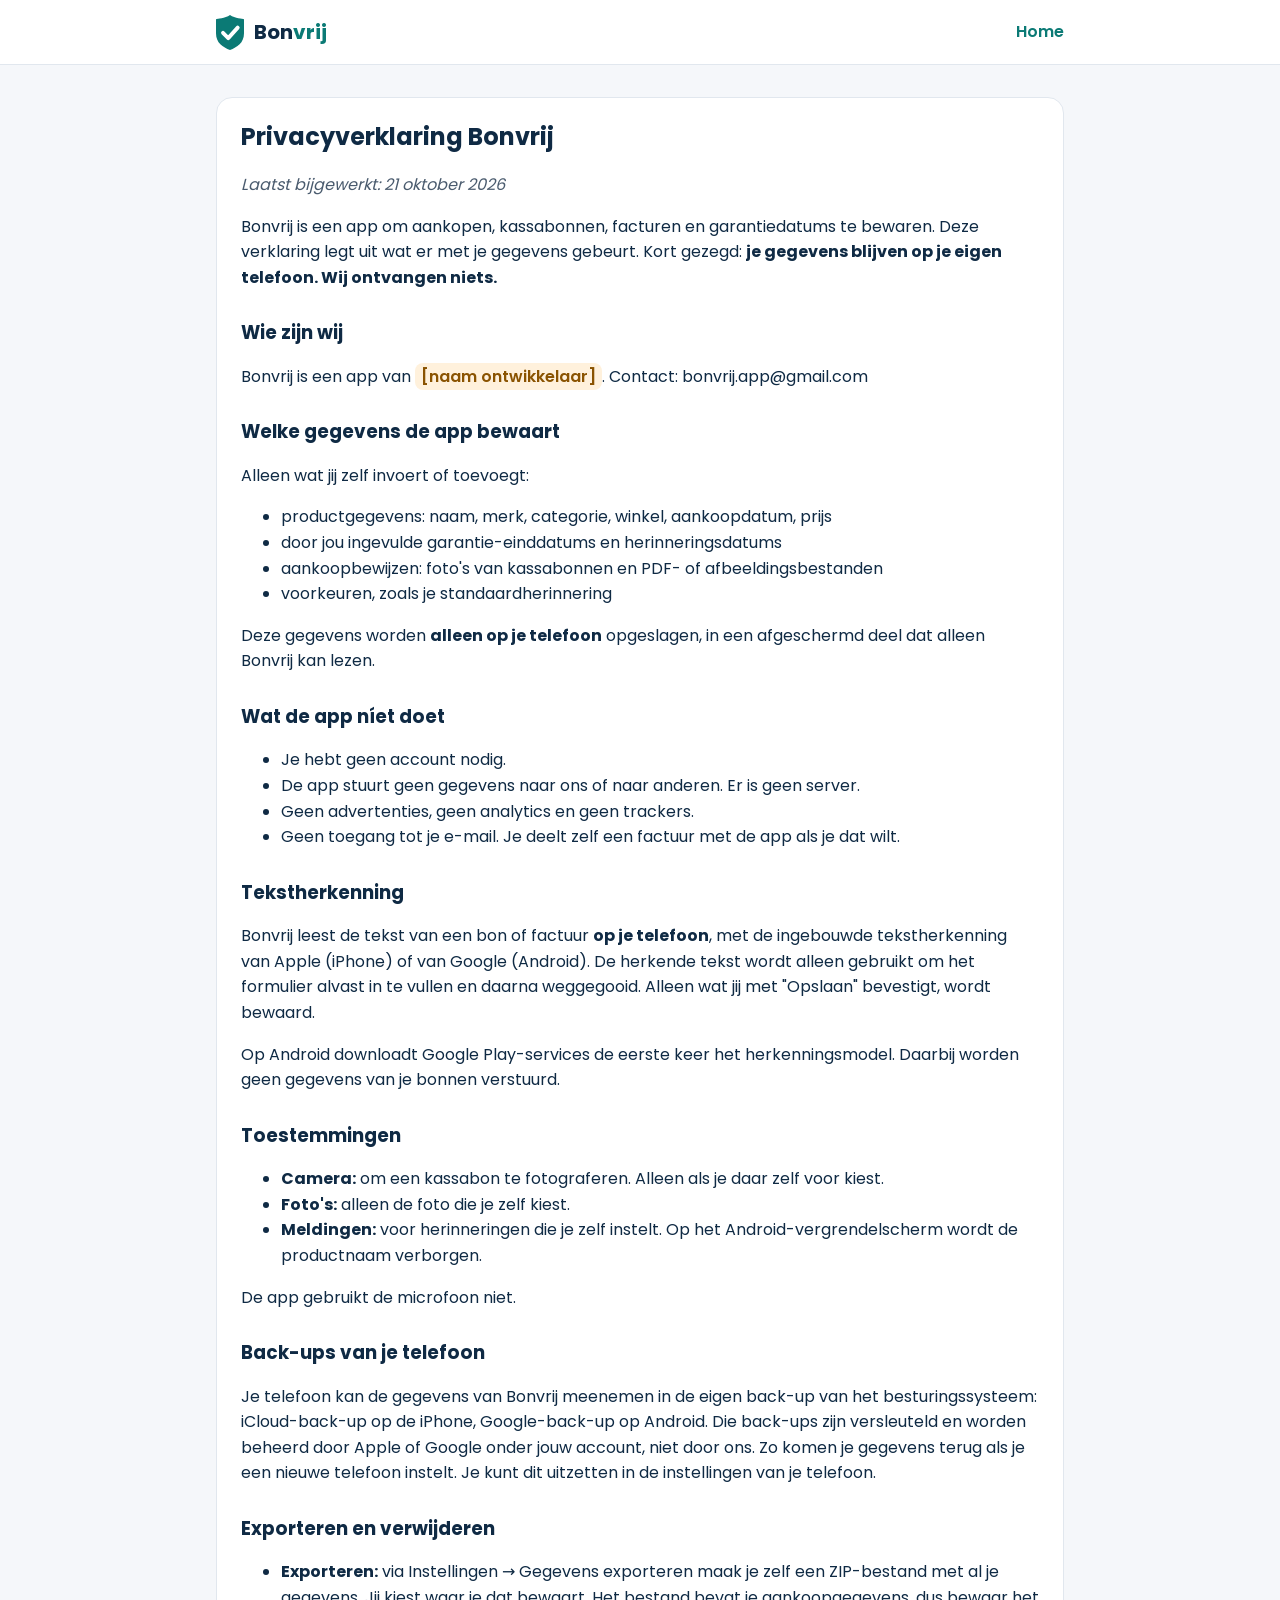
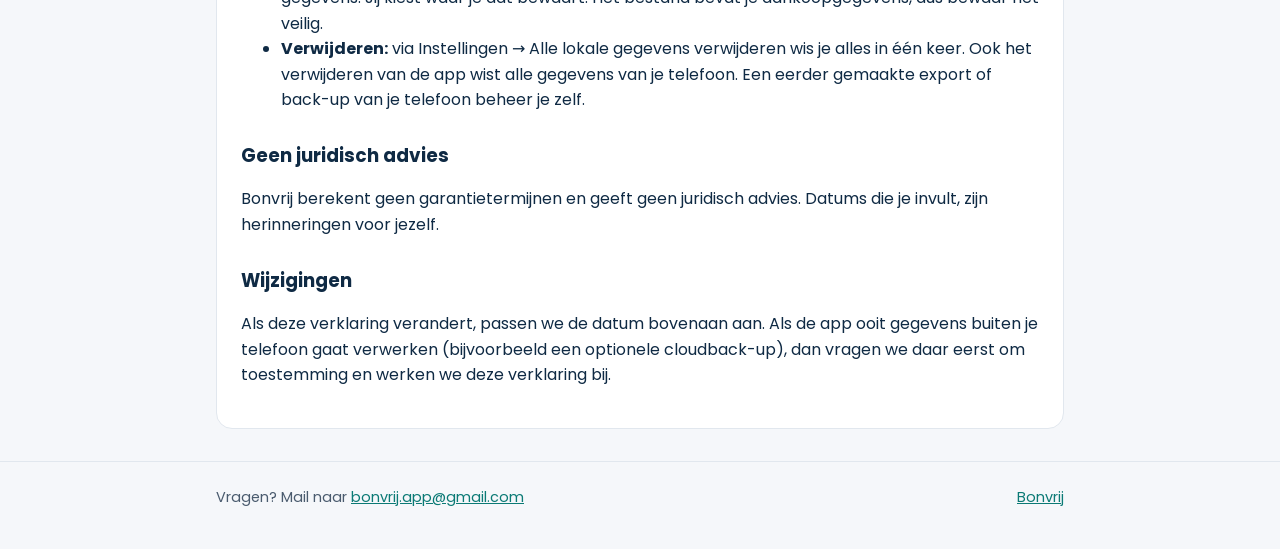
==== website/privacy/index.html @ 5229cf76 "Winkelteksten en website (startpagina en privacyverklaring) met Pages-workflow Co-Authored-By: Claud" ====
<!doctype html>
<html lang="nl">
<head>
  <meta charset="utf-8">
  <meta name="viewport" content="width=device-width, initial-scale=1">
  <title>Privacyverklaring – Bonvrij</title>
  <meta name="description" content="Hoe Bonvrij met je gegevens omgaat: alles blijft op je eigen telefoon.">
  <link rel="icon" href="../favicon.svg" type="image/svg+xml">
  <link rel="stylesheet" href="../assets/style.css">
</head>
<body>
  <header class="site">
    <div class="wrap">
      <a class="brand" href="../"><img src="../assets/logo.svg" alt=""><b>Bon<span>vrij</span></b></a>
      <nav><a href="../">Home</a></nav>
    </div>
  </header>
  <main class="wrap">
    <article class="doc">
<h1>Privacyverklaring Bonvrij</h1>
<p class="updated"><em>Laatst bijgewerkt: 21 oktober 2026</em></p>
<p>Bonvrij is een app om aankopen, kassabonnen, facturen en garantiedatums te bewaren. Deze
verklaring legt uit wat er met je gegevens gebeurt. Kort gezegd: <strong>je gegevens blijven op je
eigen telefoon. Wij ontvangen niets.</strong></p>
<h2>Wie zijn wij</h2>
<p>Bonvrij is een app van <span class="todo">[naam ontwikkelaar]</span>.
Contact: bonvrij.app@gmail.com</p>
<h2>Welke gegevens de app bewaart</h2>
<p>Alleen wat jij zelf invoert of toevoegt:</p>
<ul>
<li>productgegevens: naam, merk, categorie, winkel, aankoopdatum, prijs</li>
<li>door jou ingevulde garantie-einddatums en herinneringsdatums</li>
<li>aankoopbewijzen: foto's van kassabonnen en PDF- of afbeeldingsbestanden</li>
<li>voorkeuren, zoals je standaardherinnering</li>
</ul>
<p>Deze gegevens worden <strong>alleen op je telefoon</strong> opgeslagen, in een afgeschermd deel dat
alleen Bonvrij kan lezen.</p>
<h2>Wat de app níet doet</h2>
<ul>
<li>Je hebt geen account nodig.</li>
<li>De app stuurt geen gegevens naar ons of naar anderen. Er is geen server.</li>
<li>Geen advertenties, geen analytics en geen trackers.</li>
<li>Geen toegang tot je e-mail. Je deelt zelf een factuur met de app als je dat wilt.</li>
</ul>
<h2>Tekstherkenning</h2>
<p>Bonvrij leest de tekst van een bon of factuur <strong>op je telefoon</strong>, met de ingebouwde
tekstherkenning van Apple (iPhone) of van Google (Android). De herkende tekst wordt alleen
gebruikt om het formulier alvast in te vullen en daarna weggegooid. Alleen wat jij met
"Opslaan" bevestigt, wordt bewaard.</p>
<p>Op Android downloadt Google Play-services de eerste keer het herkenningsmodel. Daarbij
worden geen gegevens van je bonnen verstuurd.</p>
<h2>Toestemmingen</h2>
<ul>
<li><strong>Camera:</strong> om een kassabon te fotograferen. Alleen als je daar zelf voor kiest.</li>
<li><strong>Foto's:</strong> alleen de foto die je zelf kiest.</li>
<li><strong>Meldingen:</strong> voor herinneringen die je zelf instelt. Op het Android-vergrendelscherm wordt
  de productnaam verborgen.</li>
</ul>
<p>De app gebruikt de microfoon niet.</p>
<h2>Back-ups van je telefoon</h2>
<p>Je telefoon kan de gegevens van Bonvrij meenemen in de eigen back-up van het besturingssysteem:
iCloud-back-up op de iPhone, Google-back-up op Android. Die back-ups zijn versleuteld en
worden beheerd door Apple of Google onder jouw account, niet door ons. Zo komen je gegevens
terug als je een nieuwe telefoon instelt. Je kunt dit uitzetten in de instellingen van je
telefoon.</p>
<h2>Exporteren en verwijderen</h2>
<ul>
<li><strong>Exporteren:</strong> via Instellingen → Gegevens exporteren maak je zelf een ZIP-bestand met al je
  gegevens. Jij kiest waar je dat bewaart. Het bestand bevat je aankoopgegevens, dus bewaar het
  veilig.</li>
<li><strong>Verwijderen:</strong> via Instellingen → Alle lokale gegevens verwijderen wis je alles in één keer.
  Ook het verwijderen van de app wist alle gegevens van je telefoon. Een eerder gemaakte export
  of back-up van je telefoon beheer je zelf.</li>
</ul>
<h2>Geen juridisch advies</h2>
<p>Bonvrij berekent geen garantietermijnen en geeft geen juridisch advies. Datums die je invult,
zijn herinneringen voor jezelf.</p>
<h2>Wijzigingen</h2>
<p>Als deze verklaring verandert, passen we de datum bovenaan aan. Als de app ooit gegevens buiten
je telefoon gaat verwerken (bijvoorbeeld een optionele cloudback-up), dan vragen we daar eerst
om toestemming en werken we deze verklaring bij.</p>
    </article>
  </main>
  <footer class="site">
    <div class="wrap">
      <span>Vragen? Mail naar <a href="mailto:bonvrij.app@gmail.com">bonvrij.app@gmail.com</a></span>
      <span><a href="../">Bonvrij</a></span>
    </div>
  </footer>
</body>
</html>
---- website/assets/style.css ----
@font-face { font-family: "Poppins"; src: url("Poppins-Regular.ttf") format("truetype"); font-weight: 400; font-display: swap; }
@font-face { font-family: "Poppins"; src: url("Poppins-SemiBold.ttf") format("truetype"); font-weight: 600; font-display: swap; }
@font-face { font-family: "Poppins"; src: url("Poppins-Bold.ttf") format("truetype"); font-weight: 700; font-display: swap; }

:root {
  --navy: #0F2A44;
  --muted: #4A5B6E;
  --teal: #0B7A75;
  --teal-light: #CDEFEC;
  --bg: #F5F7FA;
  --surface: #FFFFFF;
  --border: #E1E7EE;
}

* { box-sizing: border-box; }
html { -webkit-text-size-adjust: 100%; }
body {
  margin: 0;
  font-family: "Poppins", system-ui, -apple-system, "Segoe UI", sans-serif;
  color: var(--navy);
  background: var(--bg);
  line-height: 1.6;
}
a { color: var(--teal); }
a:focus-visible, .button:focus-visible { outline: 3px solid var(--navy); outline-offset: 3px; }

.wrap { max-width: 880px; margin: 0 auto; padding: 0 16px; }

header.site { background: var(--surface); border-bottom: 1px solid var(--border); }
header.site .wrap { display: flex; align-items: center; justify-content: space-between; min-height: 64px; gap: 16px; }
.brand { display: flex; align-items: center; gap: 10px; text-decoration: none; color: var(--navy); font-weight: 700; font-size: 1.25rem; }
.brand img { width: 28px; height: 35px; }
.brand b { font-weight: 700; }
.brand span { color: var(--teal); }
nav a { margin-left: 16px; text-decoration: none; font-weight: 600; }

.hero { text-align: center; padding: 56px 0 40px; }
.hero img { width: 72px; height: 90px; }
.hero h1 { font-size: clamp(2rem, 6vw, 2.75rem); margin: 16px 0 8px; line-height: 1.2; }
.hero h1 span { color: var(--teal); }
.hero p { color: var(--muted); font-size: 1.125rem; max-width: 520px; margin: 0 auto 24px; }
.note { display: inline-block; background: var(--teal-light); color: var(--navy); padding: 8px 16px; border-radius: 999px; font-weight: 600; font-size: 0.95rem; }

.grid { display: grid; grid-template-columns: repeat(auto-fit, minmax(min(100%, 320px), 1fr)); gap: 16px; padding-bottom: 40px; }
.card { background: var(--surface); border: 1px solid var(--border); border-radius: 16px; padding: 20px; }
.card h2 { font-size: 1.05rem; margin: 8px 0 4px; }
.card p { margin: 0; color: var(--muted); }
.icon { width: 44px; height: 44px; border-radius: 12px; background: var(--teal-light); display: grid; place-items: center; font-size: 22px; }

article.doc { background: var(--surface); border: 1px solid var(--border); border-radius: 16px; padding: 24px; margin: 32px 0; }
article.doc h1 { line-height: 1.25; margin-top: 0; }
article.doc h2 { font-size: 1.15rem; margin-top: 28px; }
article.doc .updated { color: var(--muted); font-style: italic; }
.todo { background: #FFF1DC; color: #8A5300; border-radius: 8px; padding: 2px 6px; font-weight: 600; }

footer.site { color: var(--muted); font-size: 0.9rem; padding: 24px 0 40px; border-top: 1px solid var(--border); }
footer.site .wrap { display: flex; flex-wrap: wrap; gap: 8px 24px; justify-content: space-between; }

@media (max-width: 480px) {
  nav a { margin-left: 12px; }
  article.doc { padding: 18px; }
}
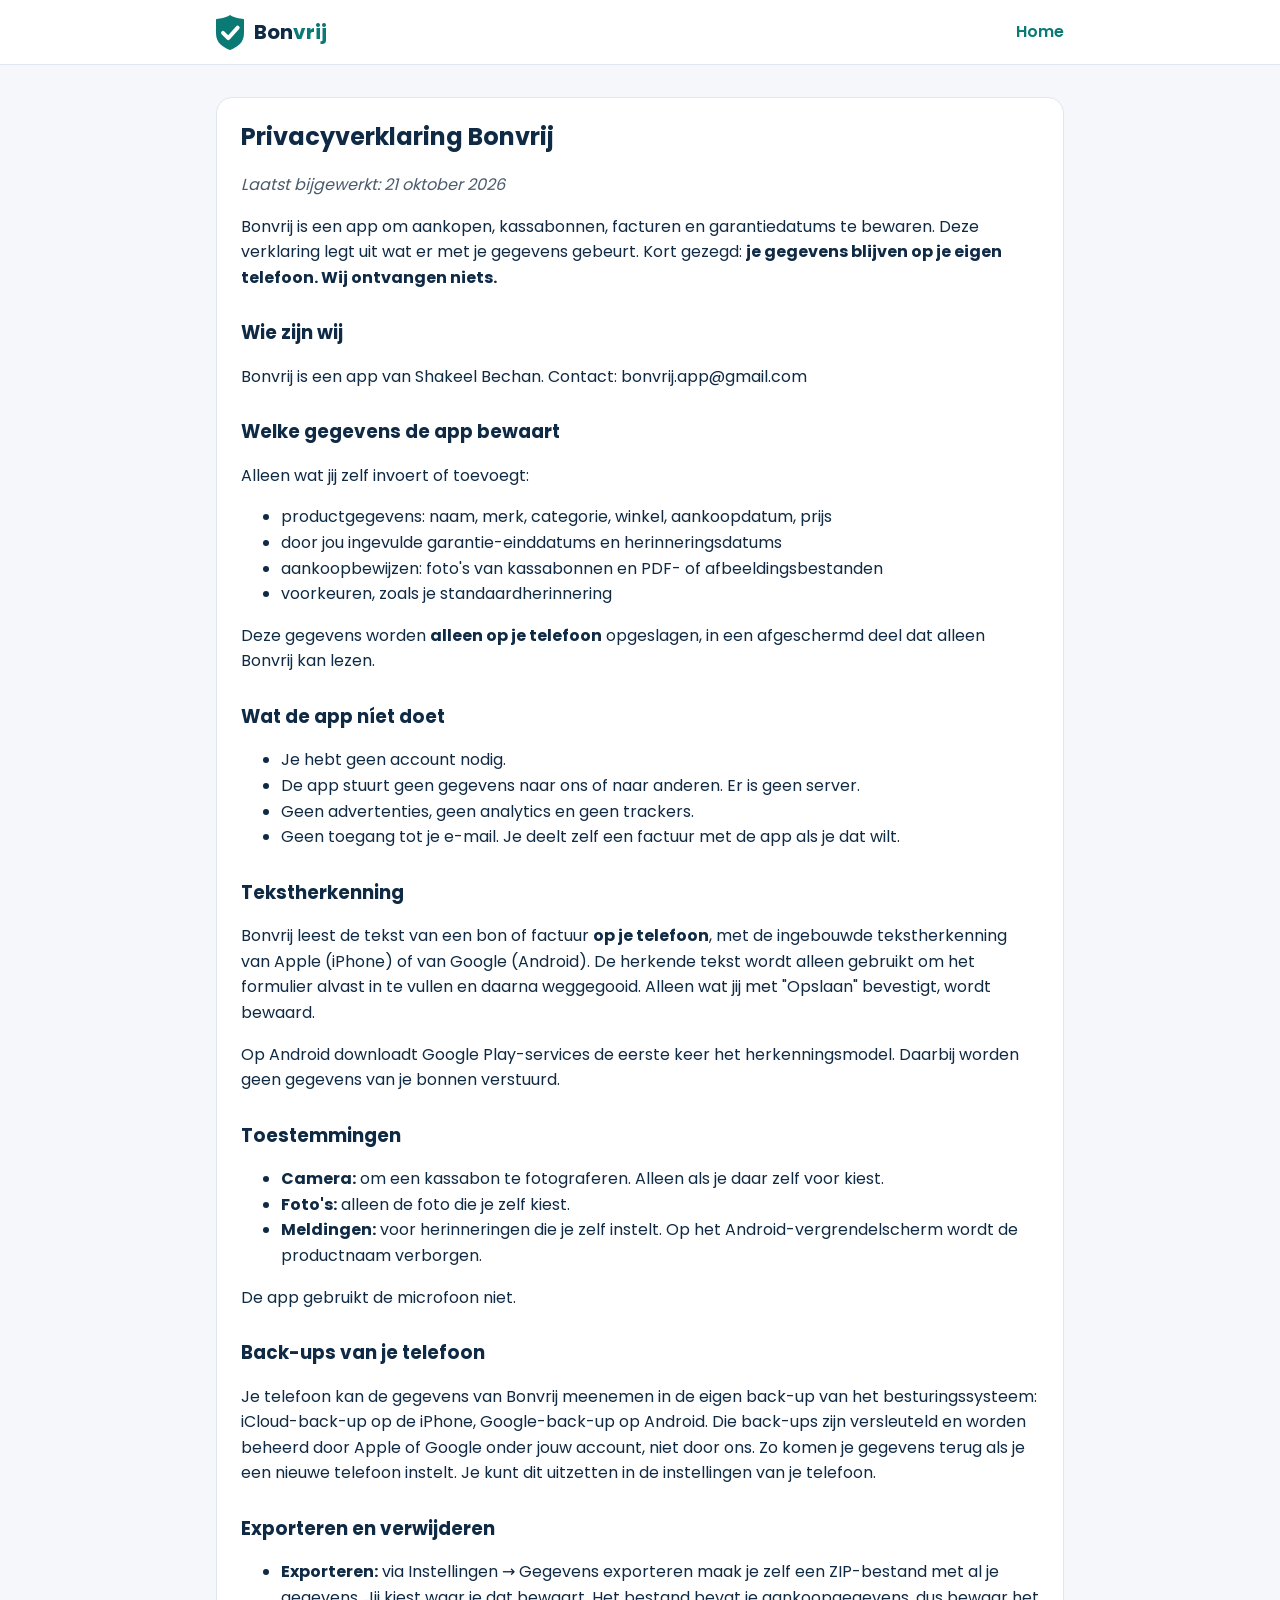
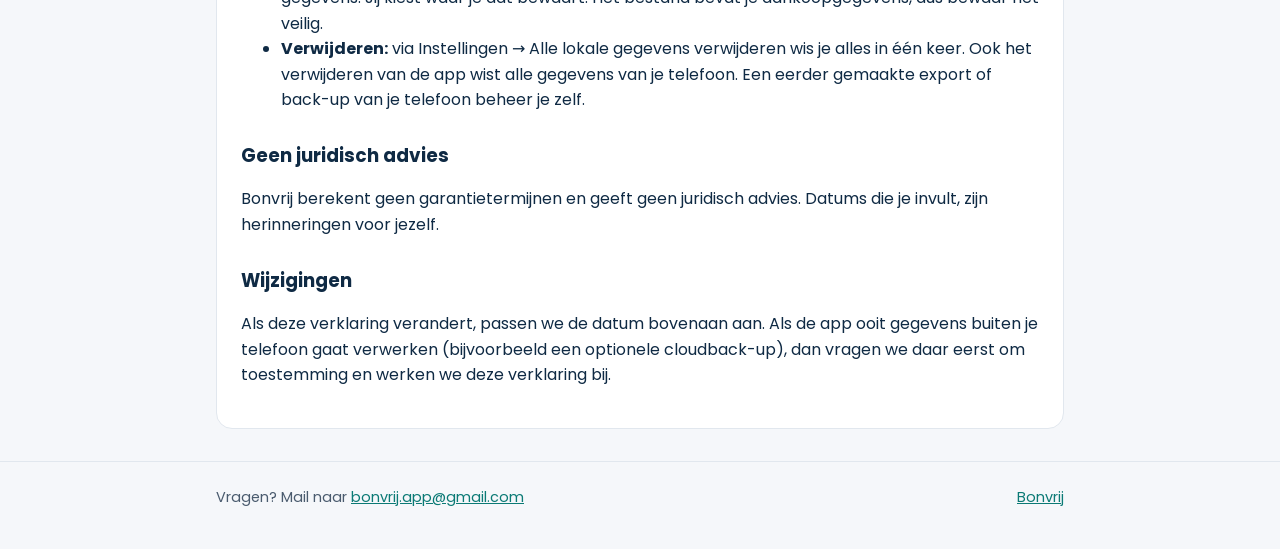
==== commit c43705dd: "Privacyverklaring: naam van de verantwoordelijke ingevuld Co-Authored-By: Claude Opus 5.5 <noreply@a" ====
--- a/website/privacy/index.html
+++ b/website/privacy/index.html
@@ -23,7 +23,7 @@
 verklaring legt uit wat er met je gegevens gebeurt. Kort gezegd: <strong>je gegevens blijven op je
 eigen telefoon. Wij ontvangen niets.</strong></p>
 <h2>Wie zijn wij</h2>
-<p>Bonvrij is een app van <span class="todo">[naam ontwikkelaar]</span>.
+<p>Bonvrij is een app van Shakeel Bechan.
 Contact: bonvrij.app@gmail.com</p>
 <h2>Welke gegevens de app bewaart</h2>
 <p>Alleen wat jij zelf invoert of toevoegt:</p>
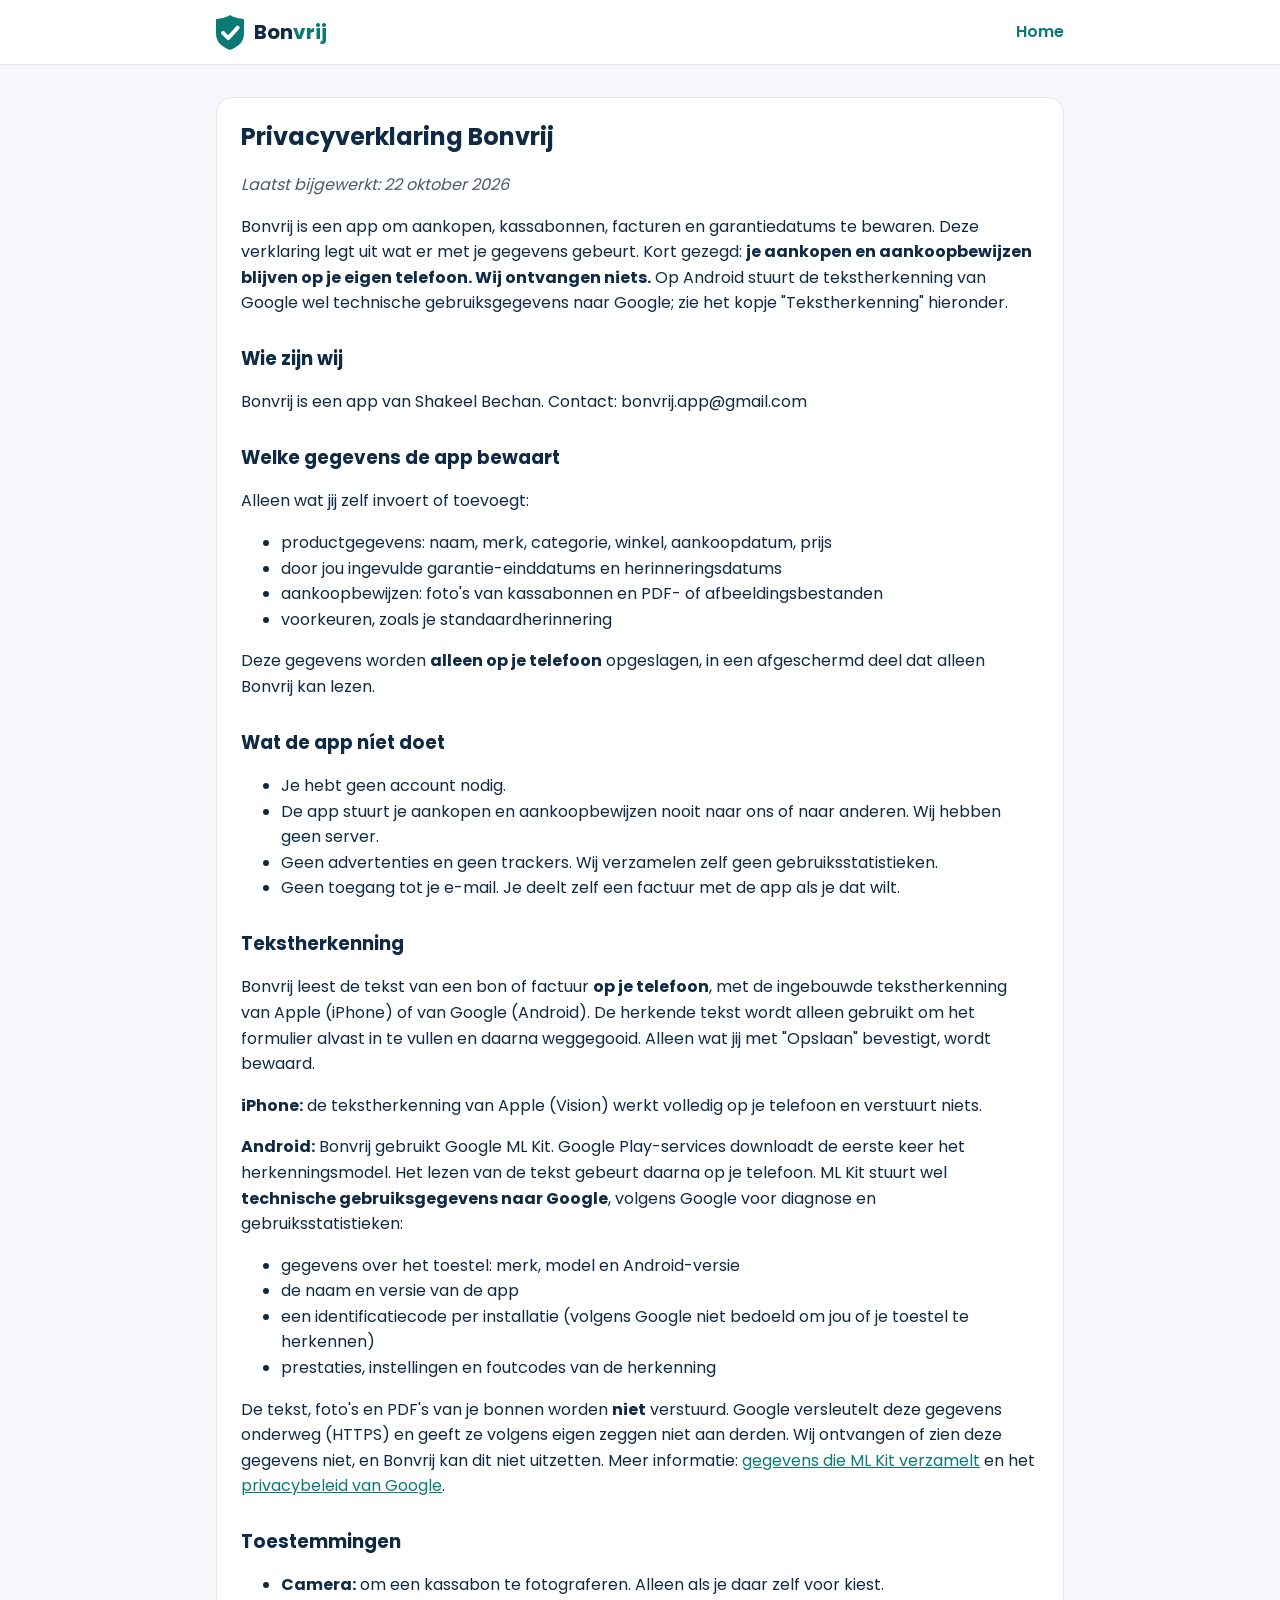
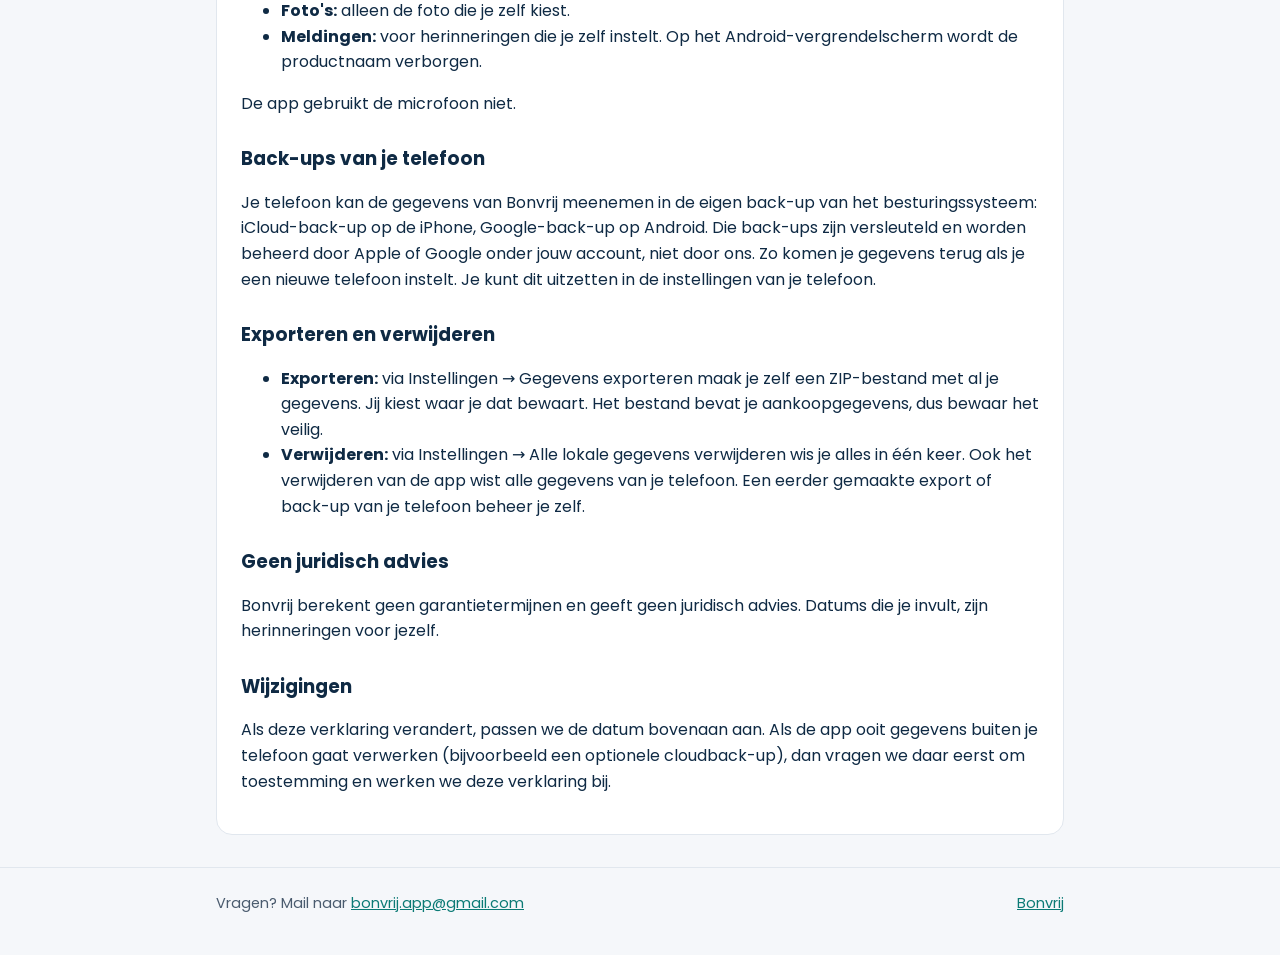
==== commit fe6079e4: "Privacy: technische gegevens van ML Kit (Android) eerlijk vermelden; invulgids Play Console [format]" ====
--- a/website/privacy/index.html
+++ b/website/privacy/index.html
@@ -4,7 +4,7 @@
   <meta charset="utf-8">
   <meta name="viewport" content="width=device-width, initial-scale=1">
   <title>Privacyverklaring – Bonvrij</title>
-  <meta name="description" content="Hoe Bonvrij met je gegevens omgaat: alles blijft op je eigen telefoon.">
+  <meta name="description" content="Hoe Bonvrij met je gegevens omgaat: je aankopen en bonnen blijven op je eigen telefoon.">
   <link rel="icon" href="../favicon.svg" type="image/svg+xml">
   <link rel="stylesheet" href="../assets/style.css">
 </head>
@@ -18,10 +18,12 @@
   <main class="wrap">
     <article class="doc">
 <h1>Privacyverklaring Bonvrij</h1>
-<p class="updated"><em>Laatst bijgewerkt: 21 oktober 2026</em></p>
+<p class="updated"><em>Laatst bijgewerkt: 22 oktober 2026</em></p>
 <p>Bonvrij is een app om aankopen, kassabonnen, facturen en garantiedatums te bewaren. Deze
-verklaring legt uit wat er met je gegevens gebeurt. Kort gezegd: <strong>je gegevens blijven op je
-eigen telefoon. Wij ontvangen niets.</strong></p>
+verklaring legt uit wat er met je gegevens gebeurt. Kort gezegd: <strong>je aankopen en
+aankoopbewijzen blijven op je eigen telefoon. Wij ontvangen niets.</strong> Op Android stuurt de
+tekstherkenning van Google wel technische gebruiksgegevens naar Google; zie het kopje
+"Tekstherkenning" hieronder.</p>
 <h2>Wie zijn wij</h2>
 <p>Bonvrij is een app van Shakeel Bechan.
 Contact: bonvrij.app@gmail.com</p>
@@ -38,8 +40,9 @@
 <h2>Wat de app níet doet</h2>
 <ul>
 <li>Je hebt geen account nodig.</li>
-<li>De app stuurt geen gegevens naar ons of naar anderen. Er is geen server.</li>
-<li>Geen advertenties, geen analytics en geen trackers.</li>
+<li>De app stuurt je aankopen en aankoopbewijzen nooit naar ons of naar anderen. Wij hebben
+  geen server.</li>
+<li>Geen advertenties en geen trackers. Wij verzamelen zelf geen gebruiksstatistieken.</li>
 <li>Geen toegang tot je e-mail. Je deelt zelf een factuur met de app als je dat wilt.</li>
 </ul>
 <h2>Tekstherkenning</h2>
@@ -47,8 +50,24 @@
 tekstherkenning van Apple (iPhone) of van Google (Android). De herkende tekst wordt alleen
 gebruikt om het formulier alvast in te vullen en daarna weggegooid. Alleen wat jij met
 "Opslaan" bevestigt, wordt bewaard.</p>
-<p>Op Android downloadt Google Play-services de eerste keer het herkenningsmodel. Daarbij
-worden geen gegevens van je bonnen verstuurd.</p>
+<p><strong>iPhone:</strong> de tekstherkenning van Apple (Vision) werkt volledig op je telefoon en verstuurt
+niets.</p>
+<p><strong>Android:</strong> Bonvrij gebruikt Google ML Kit. Google Play-services downloadt de eerste keer het
+herkenningsmodel. Het lezen van de tekst gebeurt daarna op je telefoon. ML Kit stuurt wel
+<strong>technische gebruiksgegevens naar Google</strong>, volgens Google voor diagnose en
+gebruiksstatistieken:</p>
+<ul>
+<li>gegevens over het toestel: merk, model en Android-versie</li>
+<li>de naam en versie van de app</li>
+<li>een identificatiecode per installatie (volgens Google niet bedoeld om jou of je toestel te
+  herkennen)</li>
+<li>prestaties, instellingen en foutcodes van de herkenning</li>
+</ul>
+<p>De tekst, foto's en PDF's van je bonnen worden <strong>niet</strong> verstuurd. Google versleutelt deze
+gegevens onderweg (HTTPS) en geeft ze volgens eigen zeggen niet aan derden. Wij ontvangen of
+zien deze gegevens niet, en Bonvrij kan dit niet uitzetten. Meer informatie:
+<a href="https://developers.google.com/ml-kit/android-data-disclosure">gegevens die ML Kit verzamelt</a>
+en het <a href="https://policies.google.com/privacy">privacybeleid van Google</a>.</p>
 <h2>Toestemmingen</h2>
 <ul>
 <li><strong>Camera:</strong> om een kassabon te fotograferen. Alleen als je daar zelf voor kiest.</li>
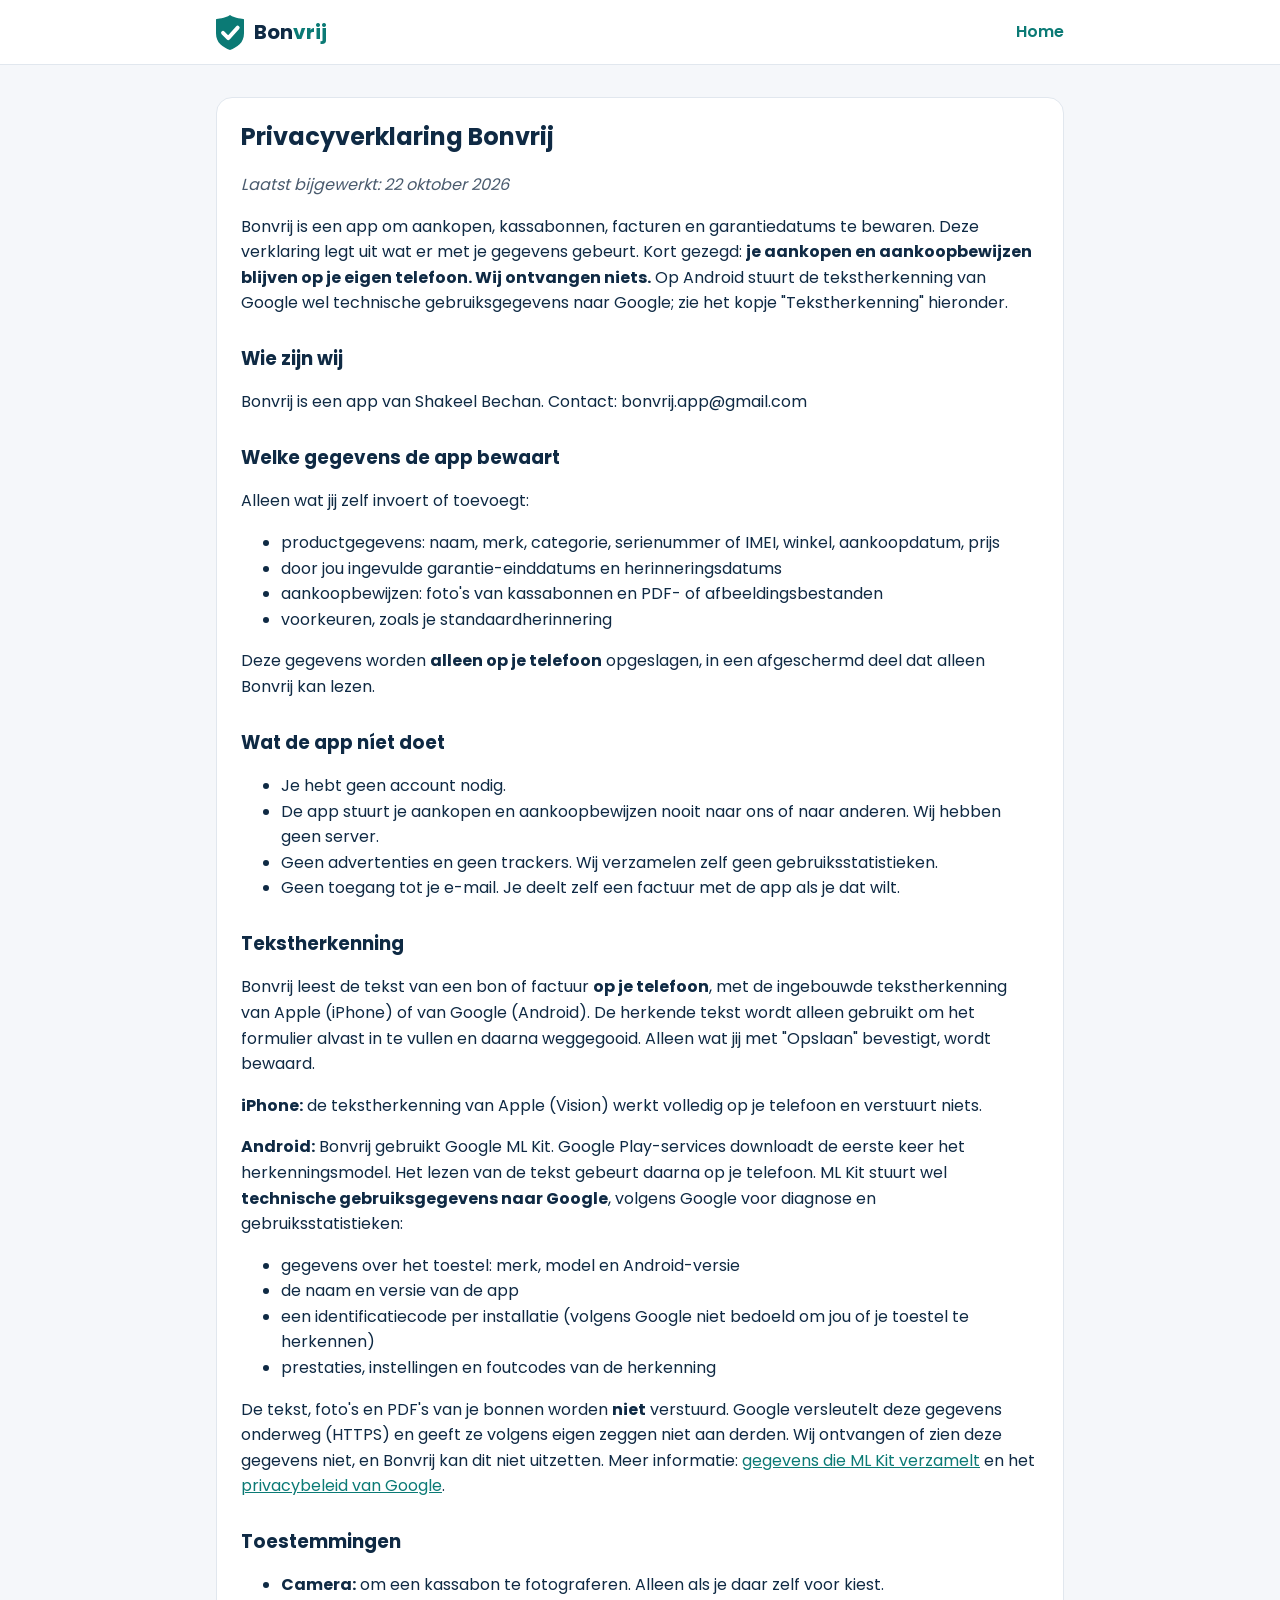
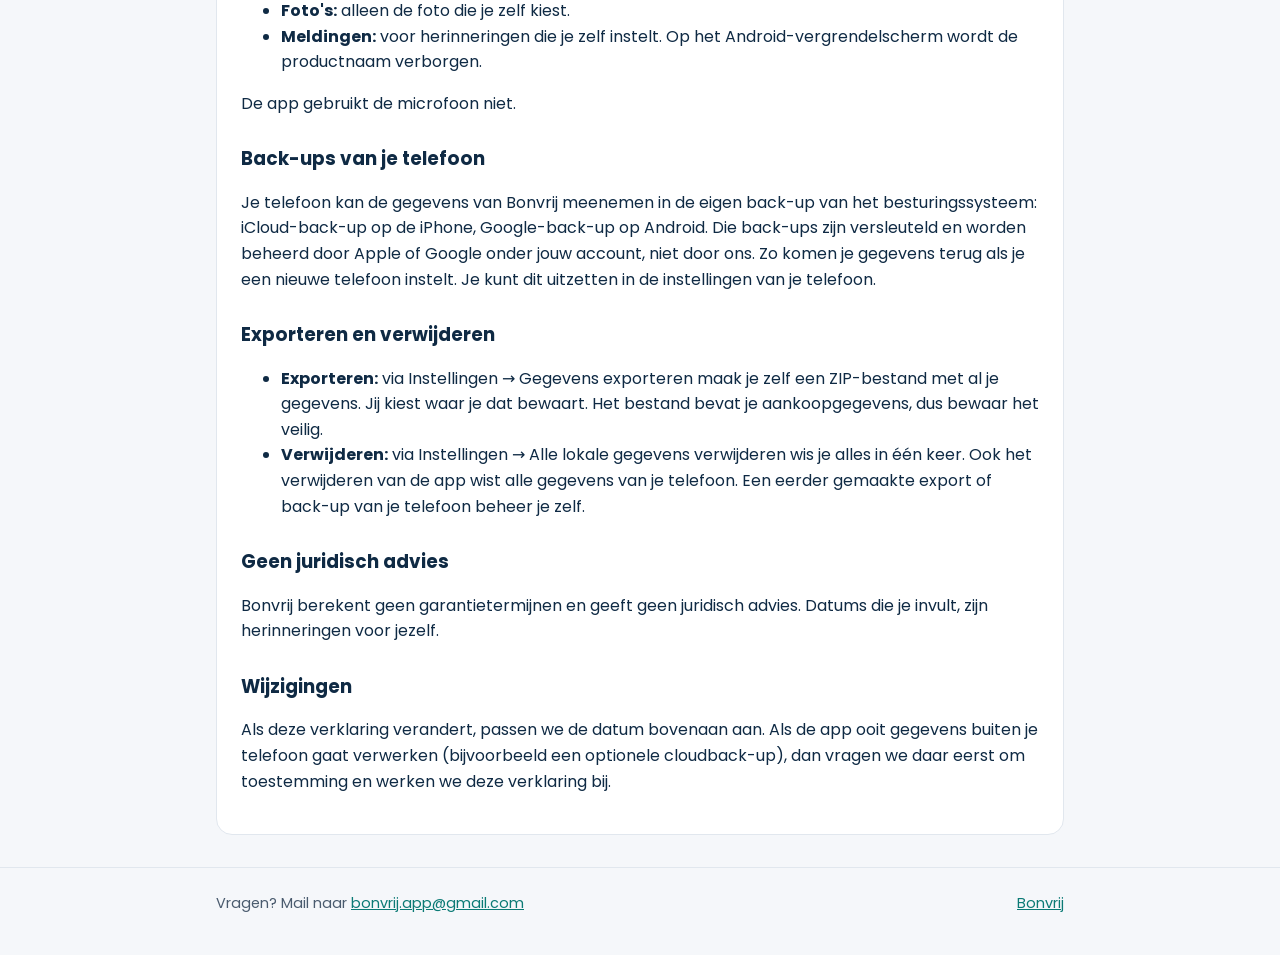
==== commit 12ecdeb5: "Serienummer: herkenning in de schermafbeelding, privacyverklaring [screenshots] Co-Authored-By: Clau" ====
--- a/website/privacy/index.html
+++ b/website/privacy/index.html
@@ -30,7 +30,7 @@
 <h2>Welke gegevens de app bewaart</h2>
 <p>Alleen wat jij zelf invoert of toevoegt:</p>
 <ul>
-<li>productgegevens: naam, merk, categorie, winkel, aankoopdatum, prijs</li>
+<li>productgegevens: naam, merk, categorie, serienummer of IMEI, winkel, aankoopdatum, prijs</li>
 <li>door jou ingevulde garantie-einddatums en herinneringsdatums</li>
 <li>aankoopbewijzen: foto's van kassabonnen en PDF- of afbeeldingsbestanden</li>
 <li>voorkeuren, zoals je standaardherinnering</li>
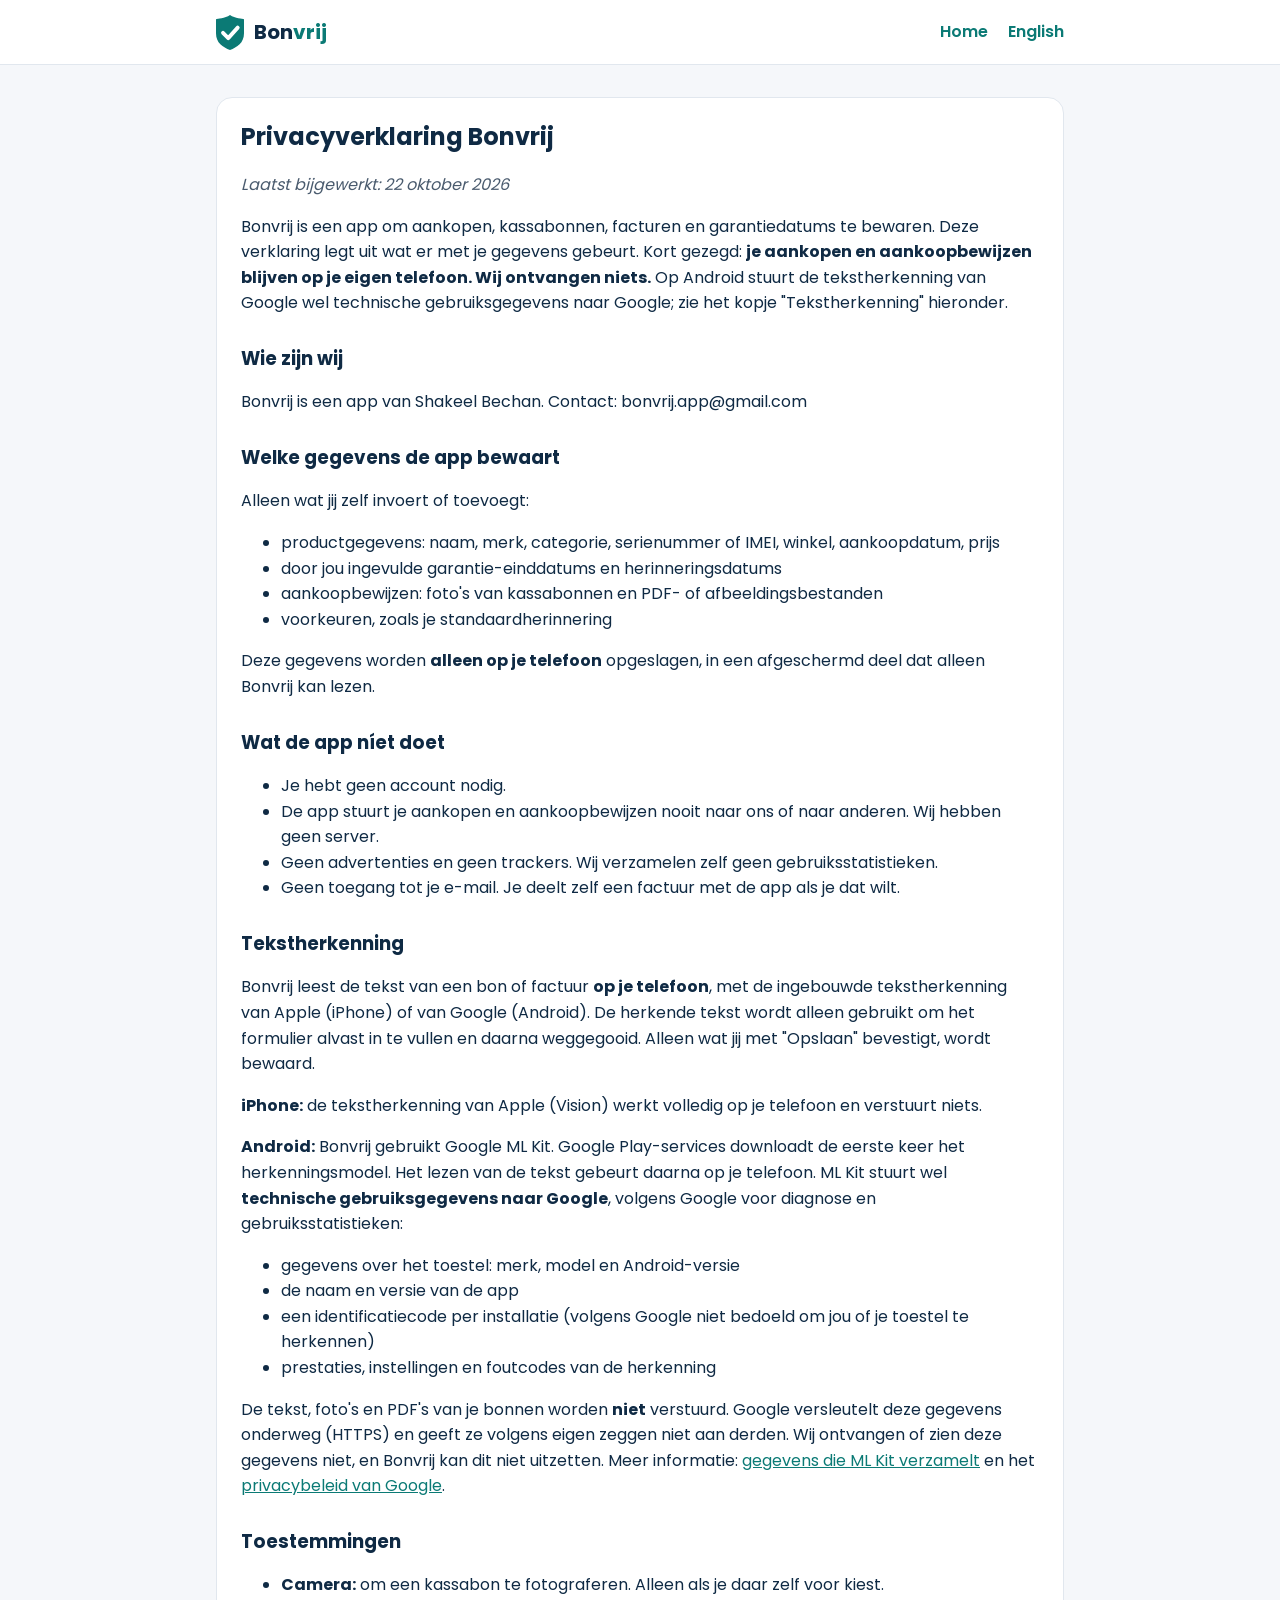
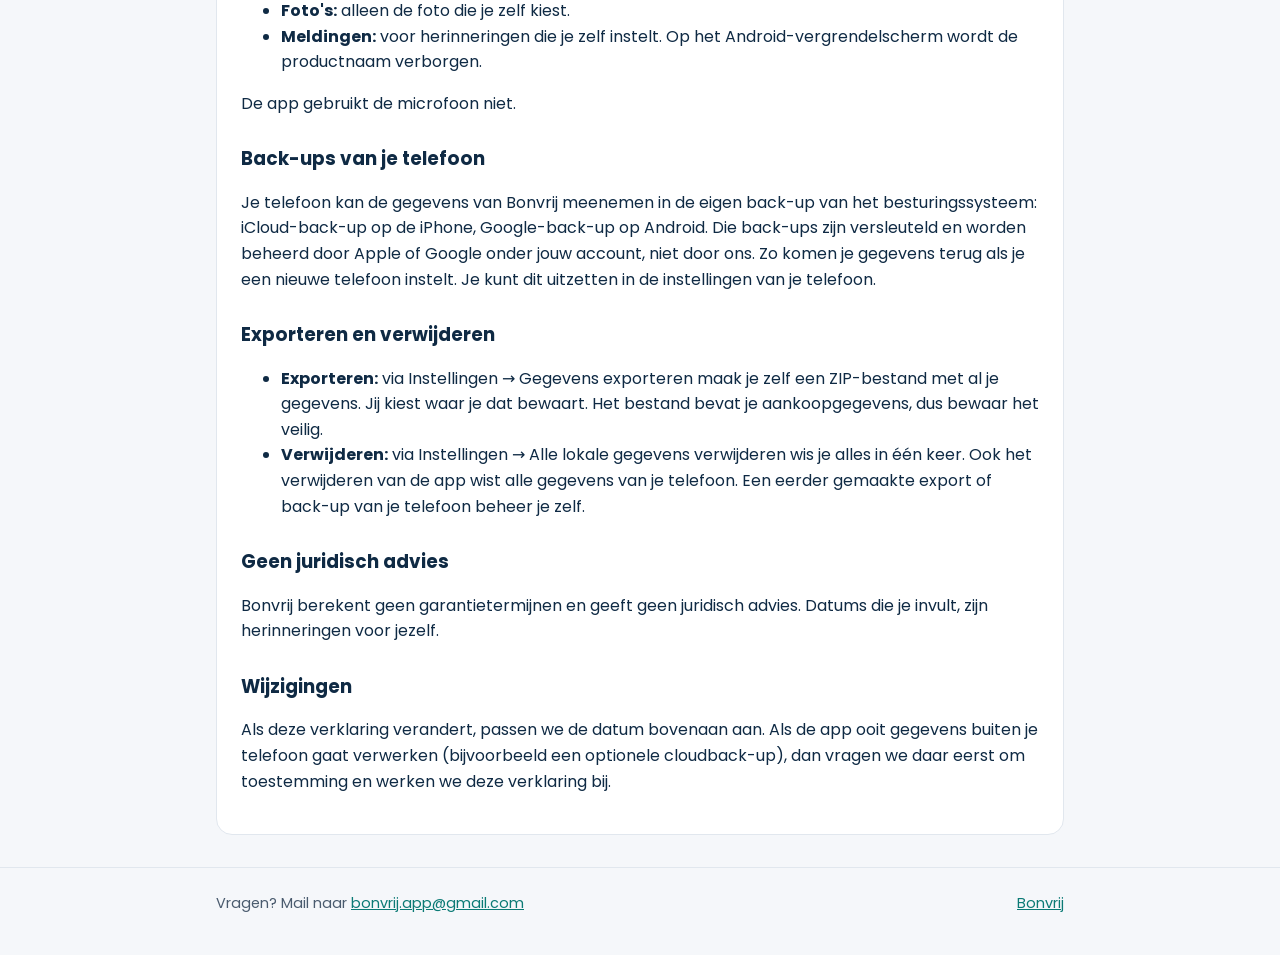
==== commit 6753d309: "Engelse winkelteksten en privacyverklaring [format] Co-Authored-By: Claude Opus 5.5 <noreply@anthrop" ====
--- a/website/privacy/index.html
+++ b/website/privacy/index.html
@@ -12,7 +12,7 @@
   <header class="site">
     <div class="wrap">
       <a class="brand" href="../"><img src="../assets/logo.svg" alt=""><b>Bon<span>vrij</span></b></a>
-      <nav><a href="../">Home</a></nav>
+      <nav><a href="../">Home</a> <a href="../en/privacy/" lang="en">English</a></nav>
     </div>
   </header>
   <main class="wrap">
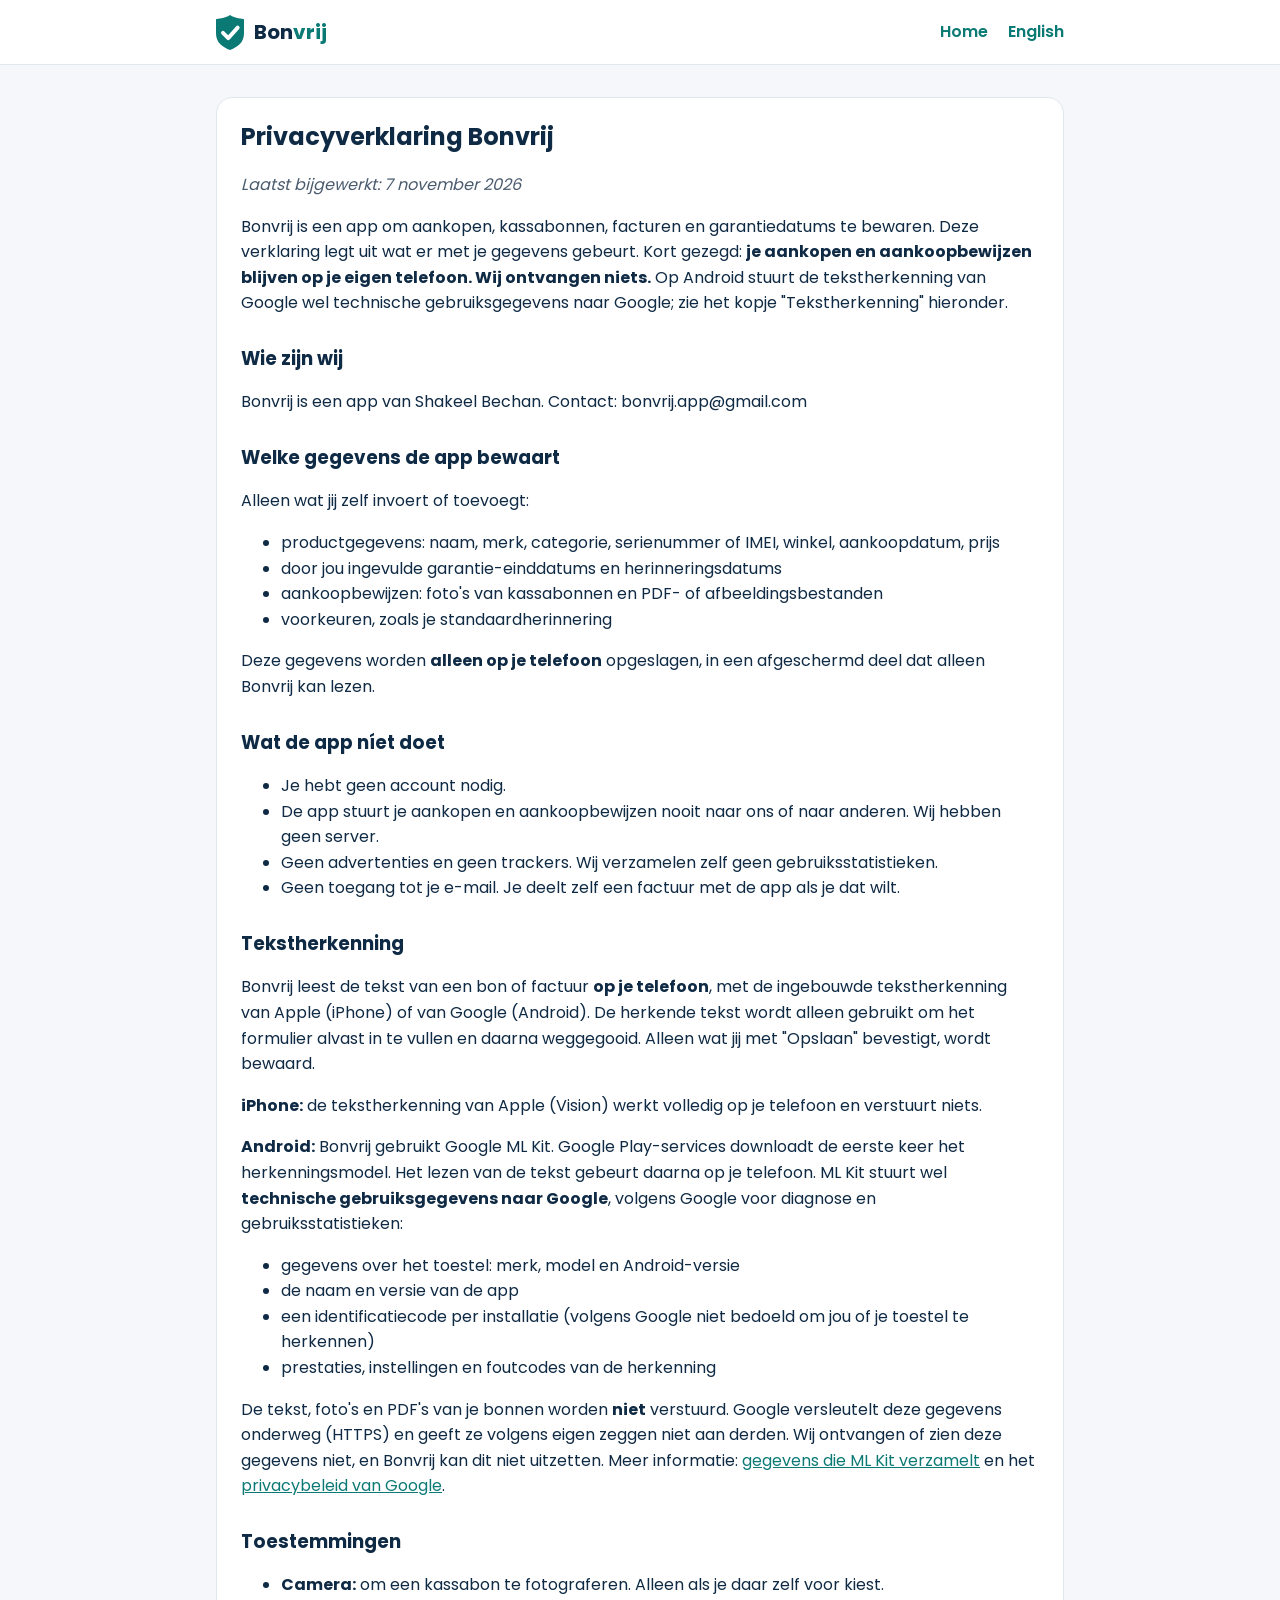
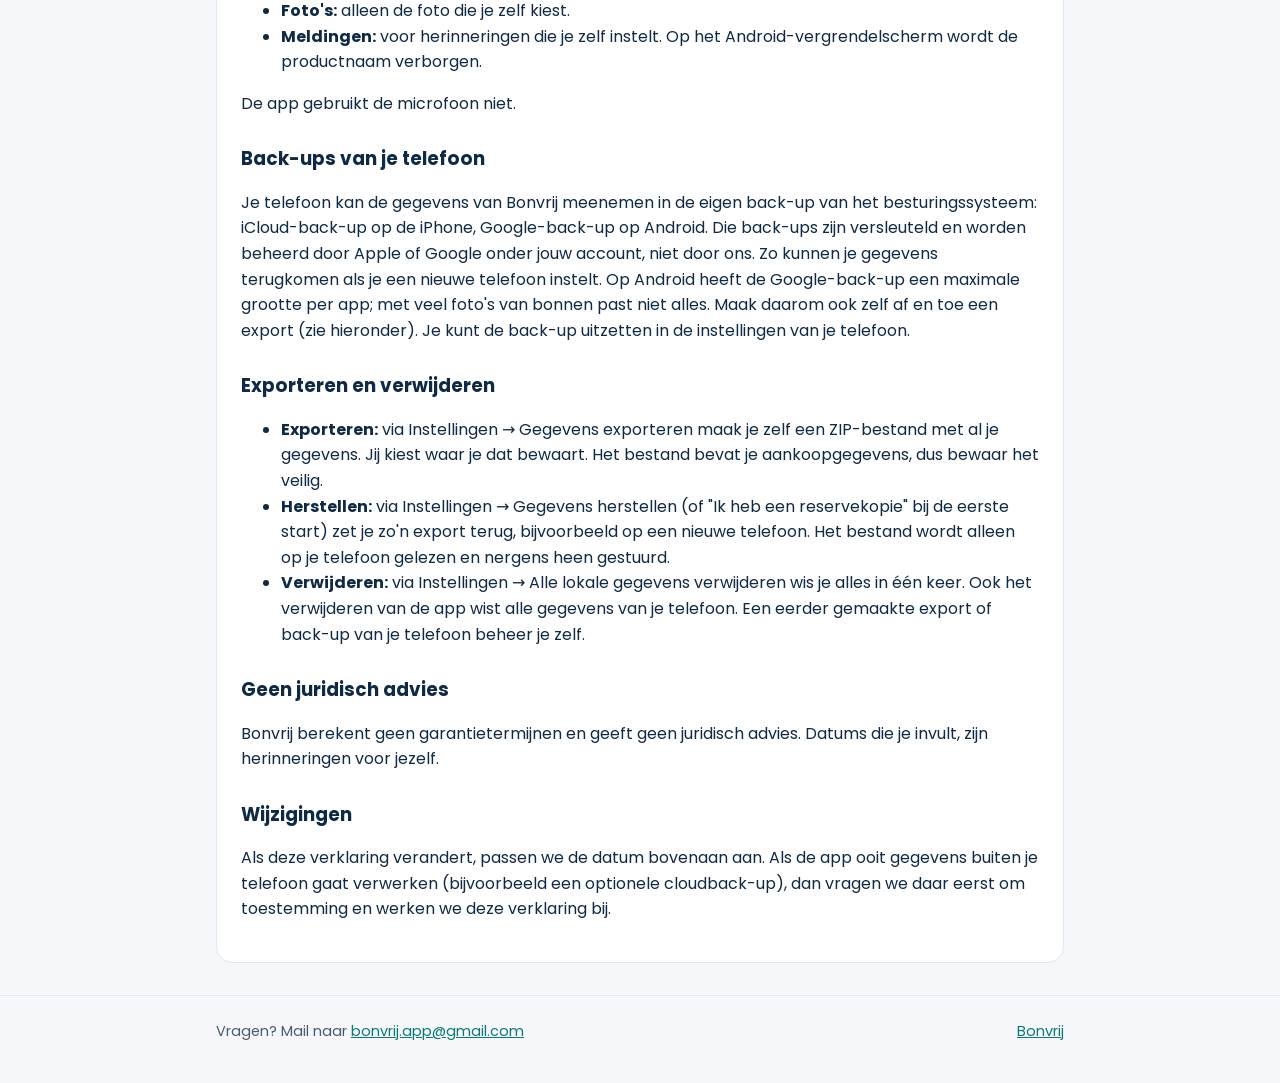
==== commit aa1be551: "Reservekopie terugzetten, herinnering op Home en welkomstknop [format] [screenshots] Co-Authored-By:" ====
--- a/website/privacy/index.html
+++ b/website/privacy/index.html
@@ -18,7 +18,7 @@
   <main class="wrap">
     <article class="doc">
 <h1>Privacyverklaring Bonvrij</h1>
-<p class="updated"><em>Laatst bijgewerkt: 22 oktober 2026</em></p>
+<p class="updated"><em>Laatst bijgewerkt: 7 november 2026</em></p>
 <p>Bonvrij is een app om aankopen, kassabonnen, facturen en garantiedatums te bewaren. Deze
 verklaring legt uit wat er met je gegevens gebeurt. Kort gezegd: <strong>je aankopen en
 aankoopbewijzen blijven op je eigen telefoon. Wij ontvangen niets.</strong> Op Android stuurt de
@@ -79,14 +79,18 @@
 <h2>Back-ups van je telefoon</h2>
 <p>Je telefoon kan de gegevens van Bonvrij meenemen in de eigen back-up van het besturingssysteem:
 iCloud-back-up op de iPhone, Google-back-up op Android. Die back-ups zijn versleuteld en
-worden beheerd door Apple of Google onder jouw account, niet door ons. Zo komen je gegevens
-terug als je een nieuwe telefoon instelt. Je kunt dit uitzetten in de instellingen van je
-telefoon.</p>
+worden beheerd door Apple of Google onder jouw account, niet door ons. Zo kunnen je gegevens
+terugkomen als je een nieuwe telefoon instelt. Op Android heeft de Google-back-up een maximale
+grootte per app; met veel foto's van bonnen past niet alles. Maak daarom ook zelf af en toe een
+export (zie hieronder). Je kunt de back-up uitzetten in de instellingen van je telefoon.</p>
 <h2>Exporteren en verwijderen</h2>
 <ul>
 <li><strong>Exporteren:</strong> via Instellingen → Gegevens exporteren maak je zelf een ZIP-bestand met al je
   gegevens. Jij kiest waar je dat bewaart. Het bestand bevat je aankoopgegevens, dus bewaar het
   veilig.</li>
+<li><strong>Herstellen:</strong> via Instellingen → Gegevens herstellen (of "Ik heb een reservekopie" bij de
+  eerste start) zet je zo'n export terug, bijvoorbeeld op een nieuwe telefoon. Het bestand wordt
+  alleen op je telefoon gelezen en nergens heen gestuurd.</li>
 <li><strong>Verwijderen:</strong> via Instellingen → Alle lokale gegevens verwijderen wis je alles in één keer.
   Ook het verwijderen van de app wist alle gegevens van je telefoon. Een eerder gemaakte export
   of back-up van je telefoon beheer je zelf.</li>
